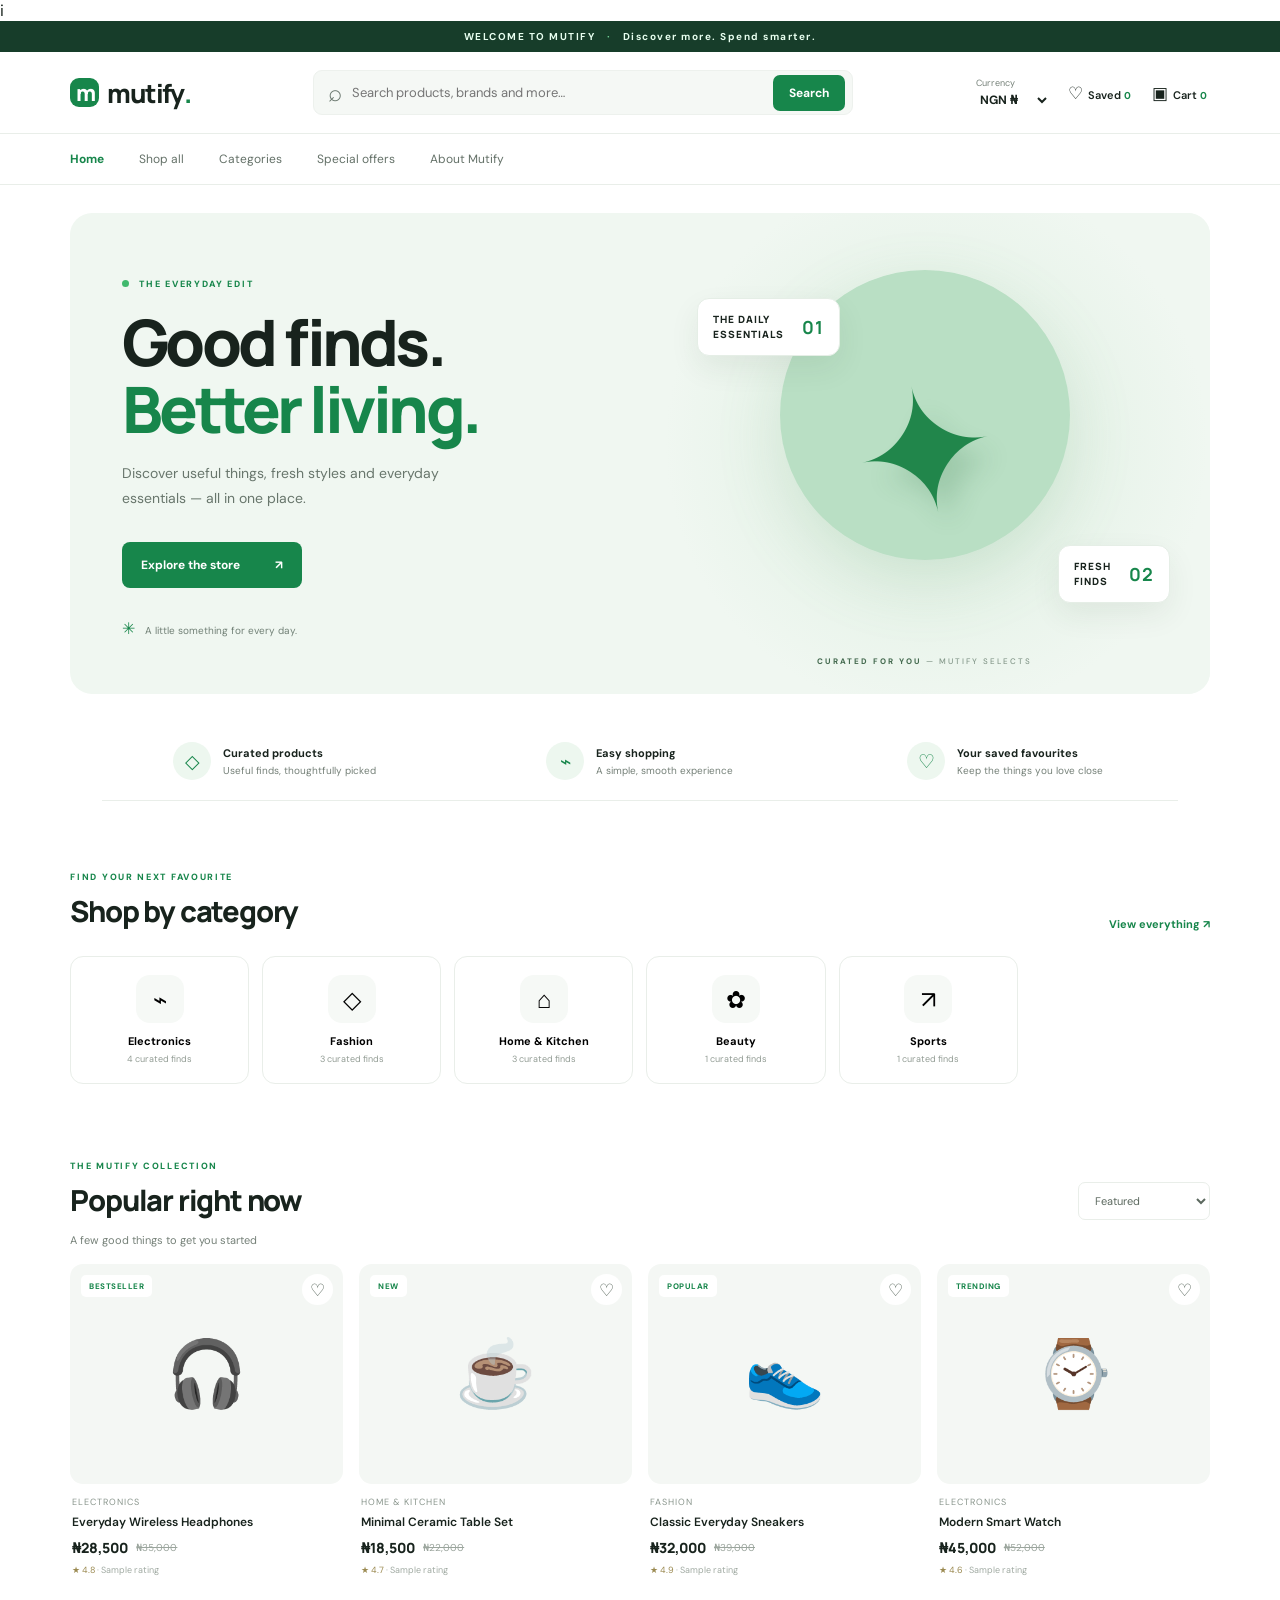
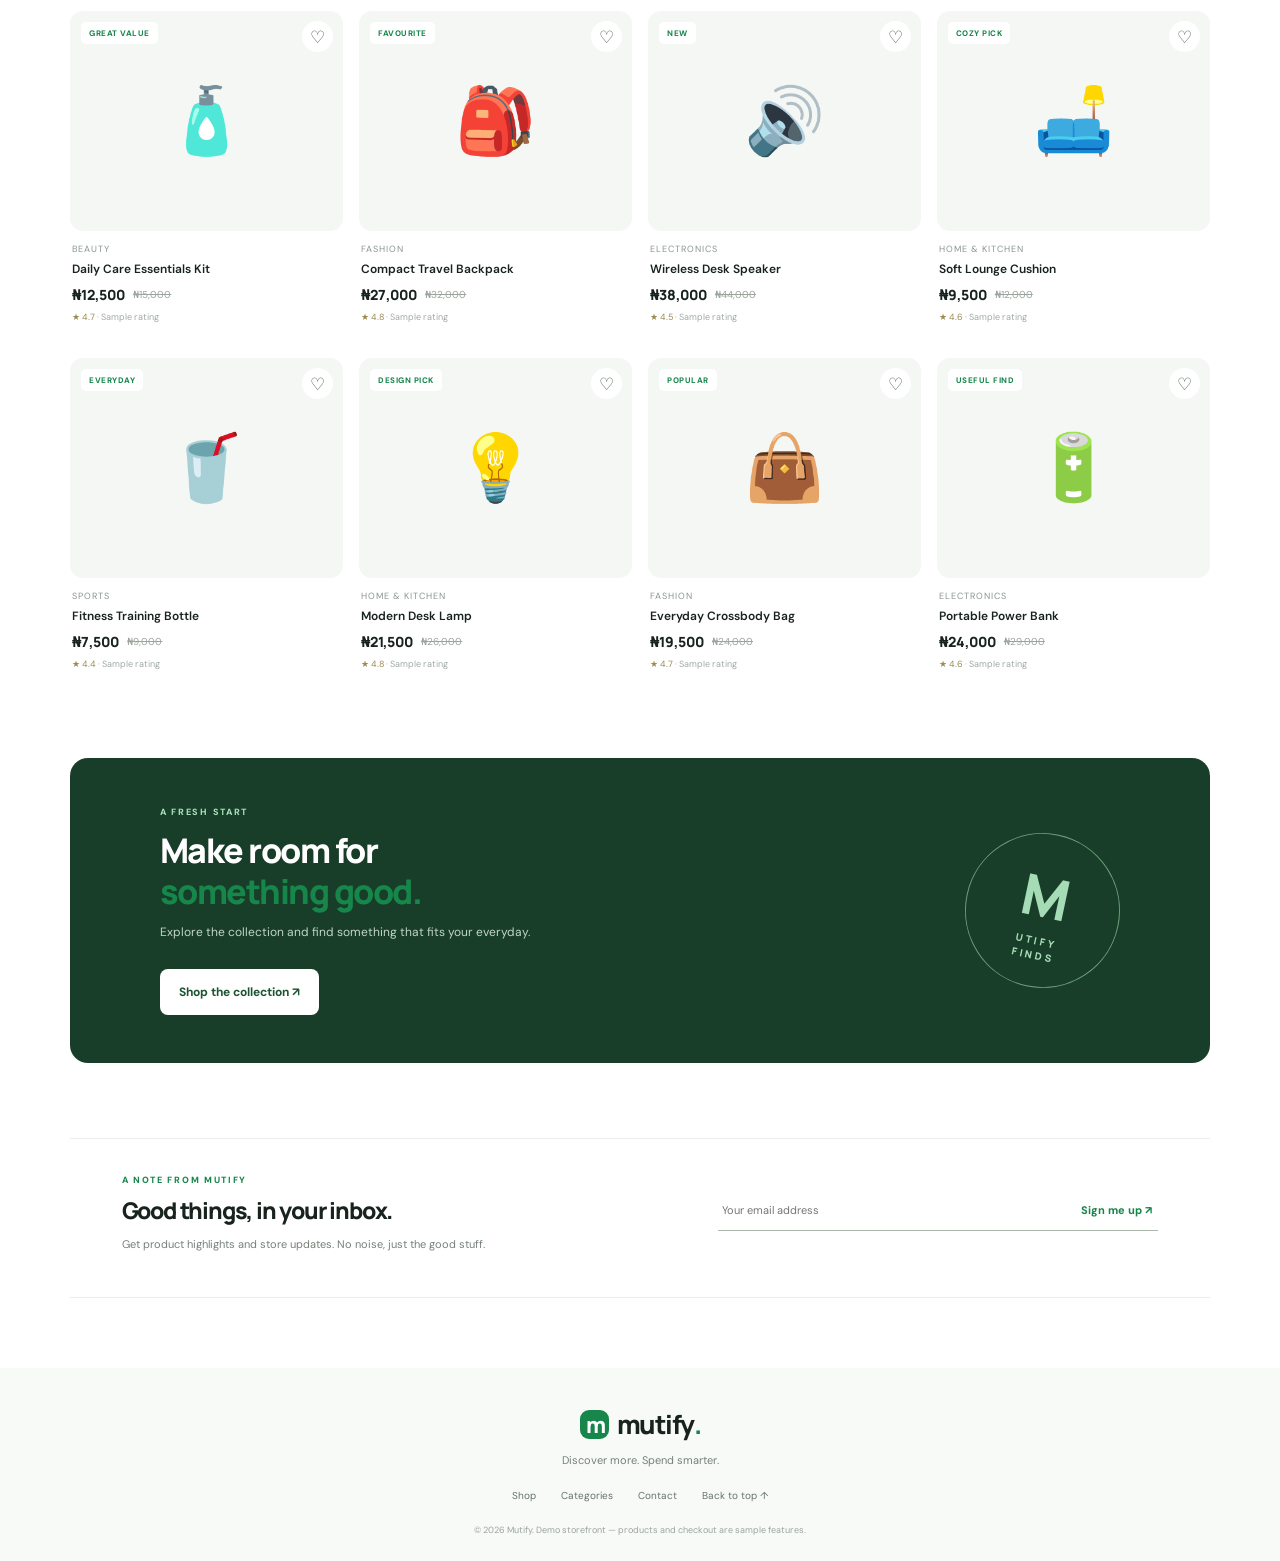
==== index.html @ 8b9cdfbf "Update index.html" ====
i<!doctype html>
<html lang="en">
<head>
  <meta charset="utf-8">
  <meta name="viewport" content="width=device-width, initial-scale=1">
  <meta name="theme-color" content="#ffffff">
  <meta name="description" content="Discover everyday essentials at Mutify. Shop electronics, fashion, home and more.">
  <title>Mutify — Shop smarter</title>
  <link rel="stylesheet" href="styles.css">
</head>
<body>
  <div class="announcement">WELCOME TO MUTIFY <span>·</span> Discover more. Spend smarter.</div>
  <header class="site-header">
    <a class="brand" href="#" aria-label="Mutify home"><span class="brand-mark">m</span> mutify<span class="brand-dot">.</span></a>
    <form class="search" id="searchForm">
      <span aria-hidden="true">⌕</span>
      <input id="searchInput" type="search" placeholder="Search products, brands and more…" aria-label="Search products">
      <button type="submit">Search</button>
    </form>
    <div class="header-actions">
      <label class="currency-wrap" aria-label="Choose currency">
        <span>Currency</span>
        <select id="currencySelect">
          <option value="NGN">NGN ₦</option>
          <option value="USD">USD $</option>
          <option value="GBP">GBP £</option>
          <option value="EUR">EUR €</option>
          <option value="GHS">GHS GH₵</option>
        </select>
      </label>
      <button class="icon-btn" id="wishlistTop" aria-label="Show wishlist">♡ <span class="action-label">Saved</span><b id="wishCount">0</b></button>
      <button class="icon-btn cart-trigger" id="cartOpen" aria-label="Open cart">▣ <span class="action-label">Cart</span><b id="cartCount">0</b></button>
    </div>
  </header>

  <nav class="main-nav" aria-label="Main navigation">
    <a class="active" href="#home">Home</a>
    <a href="#shop">Shop all</a>
    <a href="#categories">Categories</a>
    <a href="#deals">Special offers</a>
    <a href="#about">About Mutify</a>
  </nav>

  <main id="home">
    <section class="hero">
      <div class="hero-copy">
        <span class="eyebrow"><i></i> THE EVERYDAY EDIT</span>
        <h1>Good finds.<br><em>Better living.</em></h1>
        <p>Discover useful things, fresh styles and everyday essentials — all in one place.</p>
        <a class="primary-btn" href="#shop">Explore the store <span>↗</span></a>
        <div class="hero-note"><span>✳</span> A little something for every day.</div>
      </div>
      <div class="hero-art" aria-label="Curated shopping collection">
        <div class="art-circle"></div>
        <div class="floating-card card-one"><span>THE DAILY<br>ESSENTIALS</span><b>01</b></div>
        <div class="floating-card card-two"><span>FRESH<br>FINDS</span><b>02</b></div>
        <div class="hero-product">✦</div>
        <div class="art-caption">CURATED FOR YOU <span>— MUTIFY SELECTS</span></div>
      </div>
    </section>

    <section class="trust-row">
      <div><span>◇</span><section><b>Curated products</b><small>Useful finds, thoughtfully picked</small></section></div>
      <div><span>⌁</span><section><b>Easy shopping</b><small>A simple, smooth experience</small></section></div>
      <div><span>♡</span><section><b>Your saved favourites</b><small>Keep the things you love close</small></section></div>
    </section>

    <section class="category-section" id="categories">
      <div class="section-heading">
        <div><span class="eyebrow">FIND YOUR NEXT FAVOURITE</span><h2>Shop by category</h2></div>
        <a href="#shop" class="text-link">View everything ↗</a>
      </div>
      <div class="category-grid" id="categoryGrid"></div>
    </section>

    <section class="products-section" id="shop">
      <div class="section-heading products-heading">
        <div><span class="eyebrow">THE MUTIFY COLLECTION</span><h2 id="productHeading">Popular right now</h2></div>
        <div class="filter-tools">
          <select id="sortSelect" aria-label="Sort products">
            <option value="featured">Featured</option>
            <option value="low">Price: low to high</option>
            <option value="high">Price: high to low</option>
            <option value="name">Name: A to Z</option>
          </select>
        </div>
      </div>
      <div class="active-filter" id="activeFilter"></div>
      <div class="product-grid" id="productGrid"></div>
      <div class="empty-state hidden" id="emptyState"><span>⌕</span><h3>No products found</h3><p>Try another search or choose a different category.</p><button class="outline-btn" id="resetFilters">Clear filters</button></div>
    </section>

    <section class="promo" id="deals">
      <div><span class="eyebrow">A FRESH START</span><h2>Make room for<br><em>something good.</em></h2><p>Explore the collection and find something that fits your everyday.</p><a class="light-btn" href="#shop">Shop the collection ↗</a></div>
      <div class="promo-stamp">M<br><small>UTIFY<br>FINDS</small></div>
    </section>

    <section class="newsletter" id="about">
      <div><span class="eyebrow">A NOTE FROM MUTIFY</span><h2>Good things, in your inbox.</h2><p>Get product highlights and store updates. No noise, just the good stuff.</p></div>
      <form id="newsletterForm"><input type="email" id="newsletterEmail" placeholder="Your email address" required><button type="submit">Sign me up ↗</button></form>
    </section>
  </main>

  <footer class="footer">
    <a class="brand footer-brand" href="#"><span class="brand-mark">m</span> mutify<span class="brand-dot">.</span></a>
    <p>Discover more. Spend smarter.</p>
    <div class="footer-links"><a href="#shop">Shop</a><a href="#categories">Categories</a><a href="#about">Contact</a><a href="#home">Back to top ↑</a></div>
    <small>© <span id="year"></span> Mutify. Demo storefront — products and checkout are sample features.</small>
  </footer>

  <div class="overlay hidden" id="overlay"></div>
  <aside class="cart-drawer" id="cartDrawer" aria-label="Shopping cart" aria-hidden="true">
    <div class="drawer-head"><div><span class="eyebrow">YOUR SELECTION</span><h2>Your bag <span id="drawerCount">(0)</span></h2></div><button class="close-btn" id="cartClose" aria-label="Close cart">×</button></div>
    <div class="cart-items" id="cartItems"></div>
    <div class="cart-bottom"><div class="subtotal"><span>Subtotal</span><b id="cartSubtotal">₦0</b></div><p>Shipping and taxes are calculated at checkout.</p><button class="checkout-btn" id="checkoutBtn">Continue to checkout ↗</button><button class="continue-btn" id="continueShopping">Continue shopping</button></div>
  </aside>

  <div class="modal hidden" id="productModal" role="dialog" aria-modal="true" aria-label="Product details">
    <button class="close-btn modal-close" id="modalClose" aria-label="Close">×</button>
    <div id="modalContent"></div>
  </div>

  <div class="toast" id="toast" role="status"></div>
  <script src="app.js"></script>
</body>
</html>

<!-- Supabase library -->
<script src="https://cdn.jsdelivr.net/npm/@supabase/supabase-js@2"></script>

<!-- Supabase connection -->
<script>
  const MUTIFY_SUPABASE_URL =
    "https://hyidfjxtzdkkdbpzxqdu.supabase.co";

  const MUTIFY_SUPABASE_KEY =
    "PASTE_THE_ORIGINAL_FIRST_PUBLISHABLE_KEY_HERE";

  window.mutifySupabase = window.supabase.createClient(
    MUTIFY_SUPABASE_URL,
    MUTIFY_SUPABASE_KEY
  );
</script>

<!-- Mutify website scripts -->
<script src="app.js"></script>
<script src="seller.js"></script>

</body>
</html>
---- styles.css ----
@import url('https://fonts.googleapis.com/css2?family=DM+Sans:wght@400;500;600;700&family=Manrope:wght@400;500;600;700;800&display=swap');
:root{--green:#17864b;--green2:#dff4e7;--ink:#18231d;--muted:#758078;--line:#e9eee9;--paper:#fff;--soft:#f6f9f6;--radius:18px}
*{box-sizing:border-box}html{scroll-behavior:smooth}body{margin:0;background:var(--paper);color:var(--ink);font-family:"DM Sans",sans-serif}button,input,select{font:inherit}button,a,select{ -webkit-tap-highlight-color:transparent}a{color:inherit;text-decoration:none}.announcement{background:#173d2a;color:#e8fff0;text-align:center;padding:9px 12px;font-size:10px;letter-spacing:1.5px;font-weight:700}.announcement span{color:#75d79b;margin:0 8px}
.site-header{height:auto;min-height:82px;display:flex;align-items:center;gap:30px;padding:16px 5.5%;border-bottom:1px solid var(--line);background:#fff;position:sticky;top:0;z-index:20}.brand{font:800 26px Manrope,sans-serif;letter-spacing:-1.6px;display:flex;align-items:center;white-space:nowrap}.brand-mark{display:inline-grid;place-items:center;width:29px;height:29px;background:var(--green);color:white;border-radius:9px;font:800 22px Manrope;margin-right:8px;letter-spacing:-2px}.brand-dot{color:var(--green)}.search{height:45px;max-width:540px;flex:1;margin:auto;display:flex;align-items:center;background:#f5f8f5;border:1px solid #edf1ed;border-radius:9px;padding:0 7px 0 14px}.search>span{font-size:24px;color:#6b786f;margin-right:8px}.search input{border:0;outline:0;background:transparent;min-width:0;flex:1;font-size:13px;color:var(--ink)}.search button{border:0;background:var(--green);color:white;border-radius:7px;padding:10px 16px;font-size:12px;font-weight:700}.header-actions{display:flex;align-items:center;gap:15px}.currency-wrap{display:flex;flex-direction:column;gap:2px;font-size:9px;color:var(--muted)}.currency-wrap select{border:0;background:white;color:var(--ink);font-size:12px;font-weight:700;outline:0}.icon-btn{border:0;background:white;color:var(--ink);font-size:17px;position:relative;padding:8px 3px}.icon-btn b{font-size:10px;color:var(--green);margin-left:3px}.action-label{font-size:11px;font-weight:600}.main-nav{display:flex;gap:35px;padding:15px 5.5%;border-bottom:1px solid var(--line);font-size:12px;color:#647168}.main-nav a{padding:2px 0}.main-nav a:hover,.main-nav .active{color:var(--green);font-weight:700}
.hero{margin:28px 5.5% 0;min-height:410px;border-radius:22px;background:#f0f7f1;display:grid;grid-template-columns:1fr 1fr;overflow:hidden}.hero-copy{padding:65px 0 55px 9%;align-self:center}.eyebrow{font-size:9px;letter-spacing:1.7px;color:var(--green);font-weight:800}.eyebrow i{display:inline-block;width:7px;height:7px;border-radius:50%;background:#40b96d;margin-right:7px}.hero h1{font:800 clamp(42px,5vw,67px)/1.04 Manrope,sans-serif;letter-spacing:-3.5px;margin:19px 0}.hero h1 em,.promo h2 em{color:var(--green);font-style:normal}.hero-copy p{max-width:370px;color:#68766c;line-height:1.8;font-size:14px}.primary-btn,.light-btn{display:inline-flex;align-items:center;gap:35px;background:var(--green);color:white;padding:15px 19px;border-radius:8px;font-size:12px;font-weight:700;margin-top:17px}.hero-note{font-size:10px;color:#718076;margin-top:30px}.hero-note span{color:var(--green);font-size:16px;margin-right:7px}.hero-art{position:relative;min-height:410px;background:radial-gradient(circle at 52% 48%,#d3ebd8 0,#e7f3e9 38%,#f0f7f1 70%);overflow:hidden}.art-circle{position:absolute;width:290px;height:290px;border-radius:50%;background:#b9dfc4;top:57px;left:50%;transform:translateX(-50%);box-shadow:0 22px 65px #6eaa7b30}.hero-product{position:absolute;left:50%;top:50%;transform:translate(-50%,-50%) rotate(-12deg);font-size:170px;color:#21864b;text-shadow:10px 20px 25px #276c3c30}.floating-card{position:absolute;background:#fff;border:1px solid #e5eee6;box-shadow:0 12px 30px #23452d13;border-radius:12px;padding:13px 15px;font:800 10px/1.5 Manrope;letter-spacing:1px;display:flex;gap:18px;align-items:center}.floating-card b{color:var(--green);font-size:18px}.card-one{top:85px;left:10%}.card-two{right:7%;bottom:91px}.art-caption{position:absolute;bottom:28px;left:50%;transform:translateX(-50%);white-space:nowrap;font-size:8px;letter-spacing:2px;font-weight:800;color:#456b50}.art-caption span{font-weight:500;color:#84988a}
.trust-row{display:grid;grid-template-columns:repeat(3,1fr);gap:20px;margin:28px 8% 70px;padding:20px 0;border-bottom:1px solid var(--line)}.trust-row>div{display:flex;align-items:center;justify-content:center;gap:12px}.trust-row>div>span{width:38px;height:38px;border-radius:50%;background:#edf7ef;display:grid;place-items:center;color:var(--green);font-size:19px}.trust-row section{display:flex;flex-direction:column;gap:4px}.trust-row b{font-size:11px}.trust-row small{font-size:10px;color:var(--muted)}
.category-section,.products-section{padding:0 5.5%;margin-bottom:76px}.section-heading{display:flex;justify-content:space-between;align-items:end;margin-bottom:25px}.section-heading h2,.newsletter h2{font:800 29px Manrope;letter-spacing:-1.2px;margin:8px 0 0}.text-link{font-size:11px;color:var(--green);font-weight:700}.category-grid{display:grid;grid-template-columns:repeat(6,1fr);gap:13px}.category-card{border:1px solid var(--line);border-radius:13px;padding:18px 10px;text-align:center;background:#fff;transition:.2s;cursor:pointer}.category-card:hover{border-color:#a8d9b7;transform:translateY(-4px);box-shadow:0 10px 25px #244b3010}.category-icon{width:48px;height:48px;border-radius:14px;background:var(--soft);display:grid;place-items:center;font-size:24px;margin:0 auto 11px}.category-card b{font-size:11px}.category-card small{display:block;color:#929c94;font-size:9px;margin-top:5px}
.products-section{scroll-margin-top:145px}.products-heading{margin-bottom:20px}.filter-tools select{border:1px solid var(--line);border-radius:7px;padding:10px 12px;color:#5c695f;background:white;font-size:11px;outline:0}.active-filter{font-size:11px;color:var(--muted);margin:-7px 0 16px;min-height:15px}.product-grid{display:grid;grid-template-columns:repeat(4,1fr);gap:23px 16px}.product-card{min-width:0;cursor:pointer}.product-image{position:relative;height:220px;border-radius:13px;background:#f4f7f4;overflow:hidden;display:grid;place-items:center}.product-image img{width:100%;height:100%;object-fit:cover;transition:transform .35s}.product-card:hover .product-image img{transform:scale(1.05)}.product-badge{position:absolute;left:11px;top:11px;background:#fff;color:var(--green);padding:6px 8px;border-radius:5px;font-size:8px;font-weight:800;letter-spacing:.5px}.quick-wish{position:absolute;right:10px;top:10px;border:0;width:31px;height:31px;border-radius:50%;background:#fff;color:#4e5d52;font-size:17px}.quick-wish.saved{color:#e24d69}.quick-add{position:absolute;bottom:10px;left:10px;right:10px;border:0;background:#fff;color:var(--ink);border-radius:7px;padding:10px;font-size:10px;font-weight:700;opacity:0;transform:translateY(8px);transition:.2s}.product-card:hover .quick-add{opacity:1;transform:translateY(0)}.product-info{padding:12px 2px}.product-category{font-size:9px;color:#89958c;text-transform:uppercase;letter-spacing:1px}.product-info h3{font-size:12px;margin:6px 0 8px;font-weight:600}.price-row{display:flex;align-items:center;gap:8px}.price{font:800 14px Manrope}.old-price{font-size:10px;color:#9ba59d;text-decoration:line-through}.rating{font-size:9px;color:#9b8a51;margin-top:7px}.empty-state{text-align:center;padding:65px 10px}.empty-state>span{font-size:36px;color:var(--green)}.empty-state h3{font:700 20px Manrope}.empty-state p{font-size:12px;color:var(--muted)}
.promo{margin:0 5.5% 75px;border-radius:18px;background:#183e2a;color:white;padding:48px 7%;display:flex;justify-content:space-between;align-items:center;overflow:hidden;position:relative}.promo .eyebrow{color:#a8e2ba}.promo h2{font:800 34px/1.2 Manrope;letter-spacing:-1.5px;margin:12px 0}.promo p{font-size:12px;color:#c2d5c7}.light-btn{background:white;color:#1c5332}.promo-stamp{width:155px;height:155px;border:1px solid #6da27d;border-radius:50%;display:grid;place-content:center;text-align:center;font:800 56px Manrope;color:#a5dcb5;transform:rotate(12deg)}.promo-stamp small{font-size:10px;letter-spacing:3px;line-height:1.5}
.newsletter{margin:0 5.5% 70px;padding:35px 4%;border-top:1px solid var(--line);border-bottom:1px solid var(--line);display:flex;align-items:center;justify-content:space-between;gap:25px}.newsletter h2{font-size:23px}.newsletter p{font-size:11px;color:var(--muted)}.newsletter form{display:flex;width:min(440px,48%);border-bottom:1px solid #aab7ad}.newsletter input{border:0;outline:0;padding:13px 4px;flex:1;min-width:0;font-size:11px}.newsletter button{border:0;background:transparent;color:var(--green);font-size:11px;font-weight:800}
.footer{padding:38px 5.5% 25px;background:#f7faf7;text-align:center}.footer-brand{justify-content:center}.footer p{font-size:11px;color:var(--muted)}.footer-links{display:flex;justify-content:center;gap:25px;margin:22px 0;font-size:10px;color:#66736a}.footer>small{font-size:9px;color:#9aa49c}
.overlay{position:fixed;inset:0;background:#10201670;z-index:39}.cart-drawer{position:fixed;right:0;top:0;height:100%;width:min(430px,100%);background:#fff;z-index:40;transform:translateX(105%);transition:transform .3s;display:flex;flex-direction:column;padding:25px}.cart-drawer.open{transform:translateX(0)}.drawer-head{display:flex;justify-content:space-between;align-items:center;border-bottom:1px solid var(--line);padding-bottom:20px}.drawer-head h2{font:800 24px Manrope;margin:5px 0}.drawer-head h2 span{font:400 12px "DM Sans";color:var(--muted)}.close-btn{border:0;background:#f2f6f2;width:34px;height:34px;border-radius:50%;font-size:22px;color:#405046}.cart-items{overflow:auto;flex:1;padding:10px 0}.cart-line{display:grid;grid-template-columns:68px 1fr auto;gap:12px;padding:13px 0;border-bottom:1px solid var(--line)}.cart-line img{width:68px;height:68px;object-fit:cover;border-radius:8px;background:#f3f6f3}.cart-line h4{font-size:11px;margin:4px 0}.cart-line small{color:var(--muted);font-size:10px}.qty{display:flex;align-items:center;gap:10px;margin-top:9px}.qty button{border:1px solid var(--line);background:white;border-radius:5px;width:23px;height:23px}.cart-line strong{font-size:11px}.remove-line{display:block;border:0;background:none;color:#a46c6c;font-size:10px;padding:7px 0}.cart-bottom{border-top:1px solid var(--line);padding-top:16px}.subtotal{display:flex;justify-content:space-between;font-size:13px}.subtotal b{font:800 17px Manrope}.cart-bottom p{font-size:10px;color:var(--muted)}.checkout-btn,.continue-btn{width:100%;padding:14px;border-radius:8px;font-size:11px;font-weight:700}.checkout-btn{background:var(--green);color:white;border:0}.continue-btn{background:white;border:1px solid var(--line);margin-top:8px;color:var(--ink)}.cart-empty{text-align:center;color:var(--muted);font-size:12px;padding:55px 10px}
.modal{position:fixed;z-index:50;top:50%;left:50%;transform:translate(-50%,-50%);background:white;border-radius:16px;width:min(700px,92vw);max-height:90vh;overflow:auto;padding:28px}.modal-close{position:absolute;right:15px;top:15px;z-index:2}.modal-product{display:grid;grid-template-columns:1fr 1fr;gap:25px;align-items:center}.modal-product img{width:100%;border-radius:12px;background:#f4f7f4}.modal-product h2{font:800 23px Manrope}.modal-product p{font-size:12px;line-height:1.7;color:var(--muted)}.modal-product .primary-btn{border:0;cursor:pointer}.toast{position:fixed;bottom:24px;left:50%;transform:translate(-50%,20px);opacity:0;pointer-events:none;background:#183e2a;color:white;padding:12px 18px;border-radius:8px;font-size:11px;z-index:70;transition:.25s;box-shadow:0 8px 25px #183e2a30}.toast.show{opacity:1;transform:translate(-50%,0)}.hidden{display:none!important}.outline-btn{background:white;border:1px solid var(--line);border-radius:7px;padding:10px 15px;font-size:11px;color:var(--green)}
@media(max-width:900px){.site-header{gap:15px;padding:14px 4%}.header-actions{gap:9px}.action-label{display:none}.main-nav{padding:13px 4%;gap:24px}.hero{margin:20px 4% 0}.category-section,.products-section{padding:0 4%}.category-grid{grid-template-columns:repeat(3,1fr)}.product-grid{grid-template-columns:repeat(3,1fr)}.trust-row{margin-left:4%;margin-right:4%}.promo,.newsletter{margin-left:4%;margin-right:4%}}
@media(max-width:600px){.announcement{font-size:8px}.site-header{display:grid;grid-template-columns:1fr auto;gap:12px;padding:12px 4%}.brand{font-size:23px}.brand-mark{width:26px;height:26px;font-size:19px}.search{grid-column:1/-1;grid-row:2;width:100%;max-width:none;height:41px}.search button{padding:9px 12px}.header-actions{grid-column:2;grid-row:1}.currency-wrap span{display:none}.currency-wrap select{font-size:10px}.main-nav{overflow:auto;white-space:nowrap;gap:22px;padding:12px 4%;font-size:11px}.hero{grid-template-columns:1fr;margin-top:13px;min-height:0}.hero-copy{padding:38px 8% 18px}.hero h1{font-size:48px}.hero-copy p{font-size:12px}.hero-art{min-height:245px}.art-circle{width:190px;height:190px;top:24px}.hero-product{font-size:115px;top:46%}.card-one{top:25px;left:6%}.card-two{right:5%;bottom:52px}.floating-card{padding:8px 10px;font-size:8px}.floating-card b{font-size:13px}.art-caption{bottom:15px;font-size:7px}.trust-row{grid-template-columns:1fr;gap:13px;margin:20px 7% 45px}.trust-row>div{justify-content:flex-start}.section-heading h2{font-size:23px}.category-section,.products-section{margin-bottom:52px}.category-grid{grid-template-columns:repeat(3,1fr);gap:8px}.category-card{padding:13px 5px}.category-icon{width:40px;height:40px;font-size:20px}.category-card b{font-size:10px}.category-card small{font-size:8px}.product-grid{grid-template-columns:repeat(2,minmax(0,1fr));gap:17px 10px}.product-image{height:170px}.product-info h3{font-size:11px}.product-info .price{font-size:13px}.quick-add{opacity:1;transform:none;padding:8px}.products-heading{align-items:end}.filter-tools select{max-width:115px;padding:9px 5px;font-size:9px}.promo{padding:32px 7%;margin-bottom:50px}.promo h2{font-size:27px}.promo p{max-width:230px;line-height:1.6}.promo-stamp{width:90px;height:90px;font-size:34px;flex-shrink:0}.promo-stamp small{font-size:7px}.newsletter{display:block;padding:28px 2%;margin-bottom:45px}.newsletter h2{font-size:21px}.newsletter form{width:100%;margin-top:20px}.footer-links{gap:14px;flex-wrap:wrap}.modal{padding:22px 16px}.modal-product{grid-template-columns:1fr;gap:15px}.modal-product img{max-height:220px;object-fit:contain}.modal-product h2{font-size:20px}}
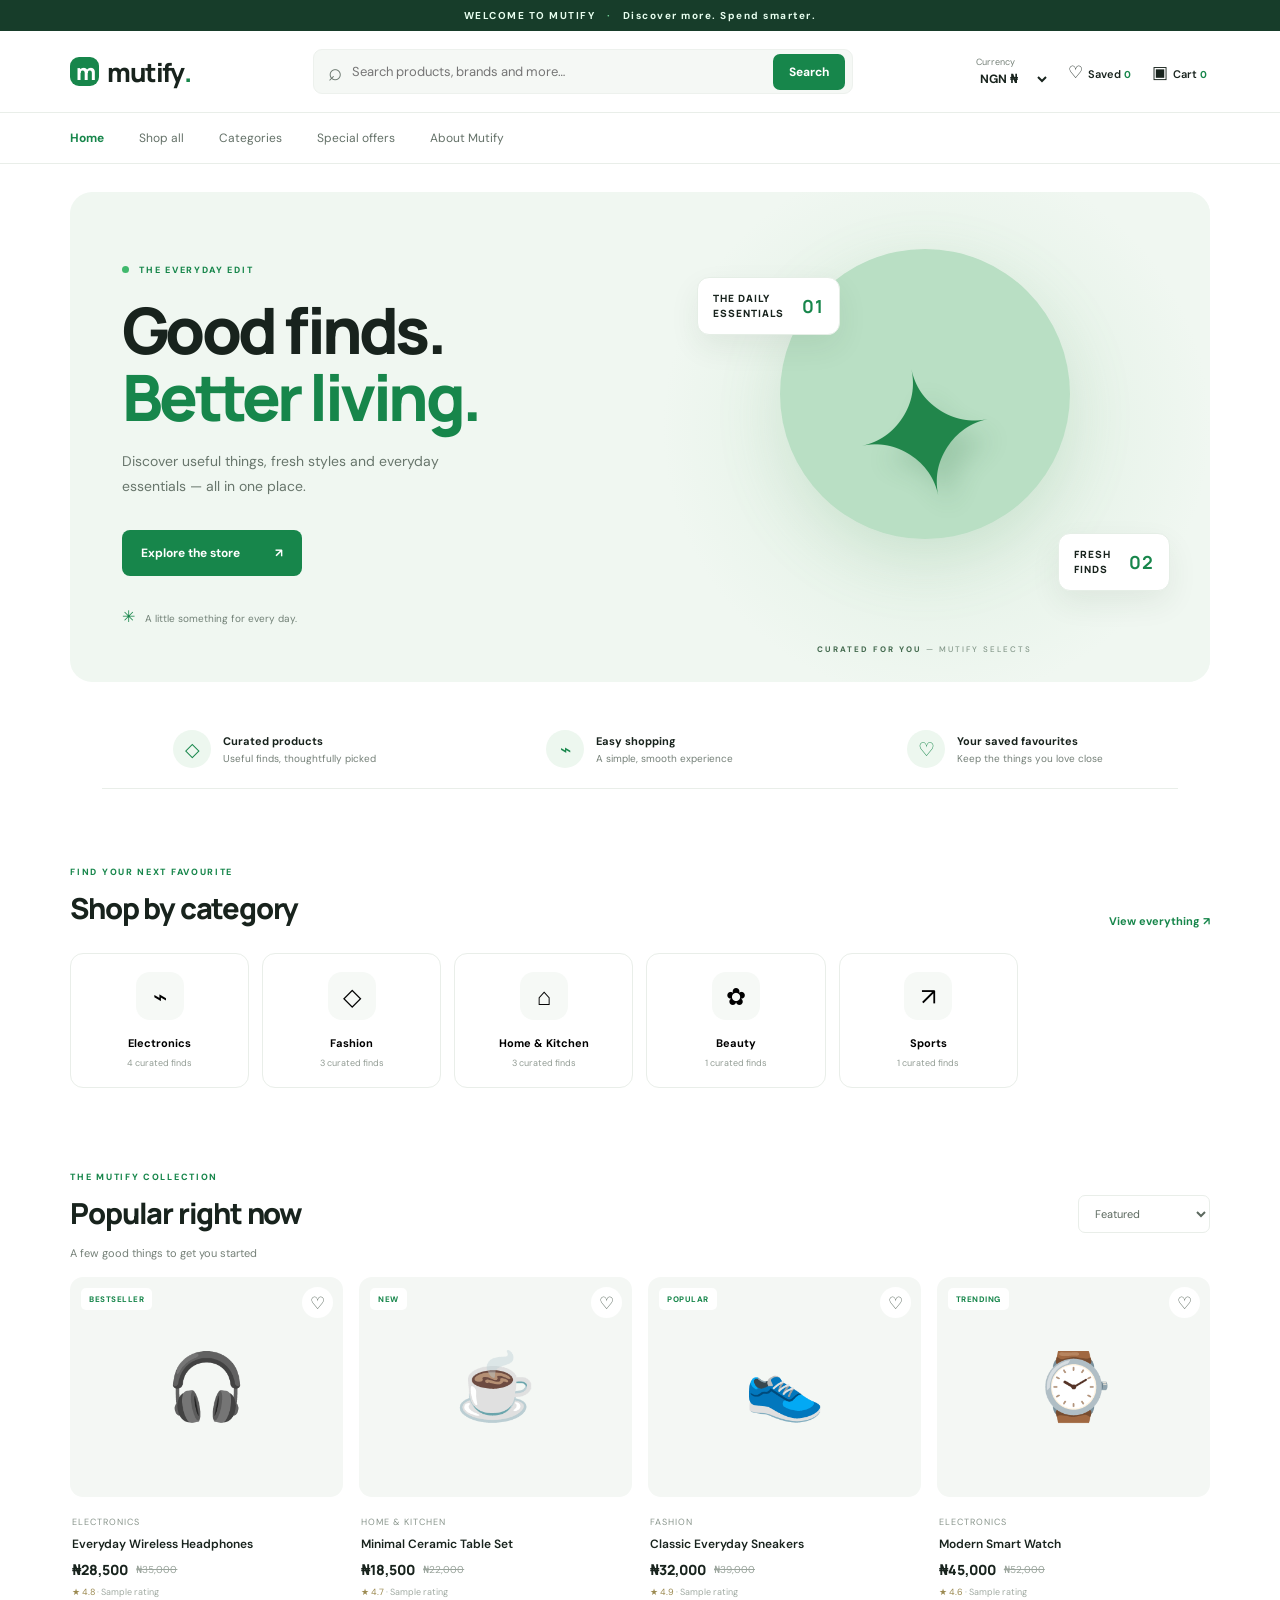
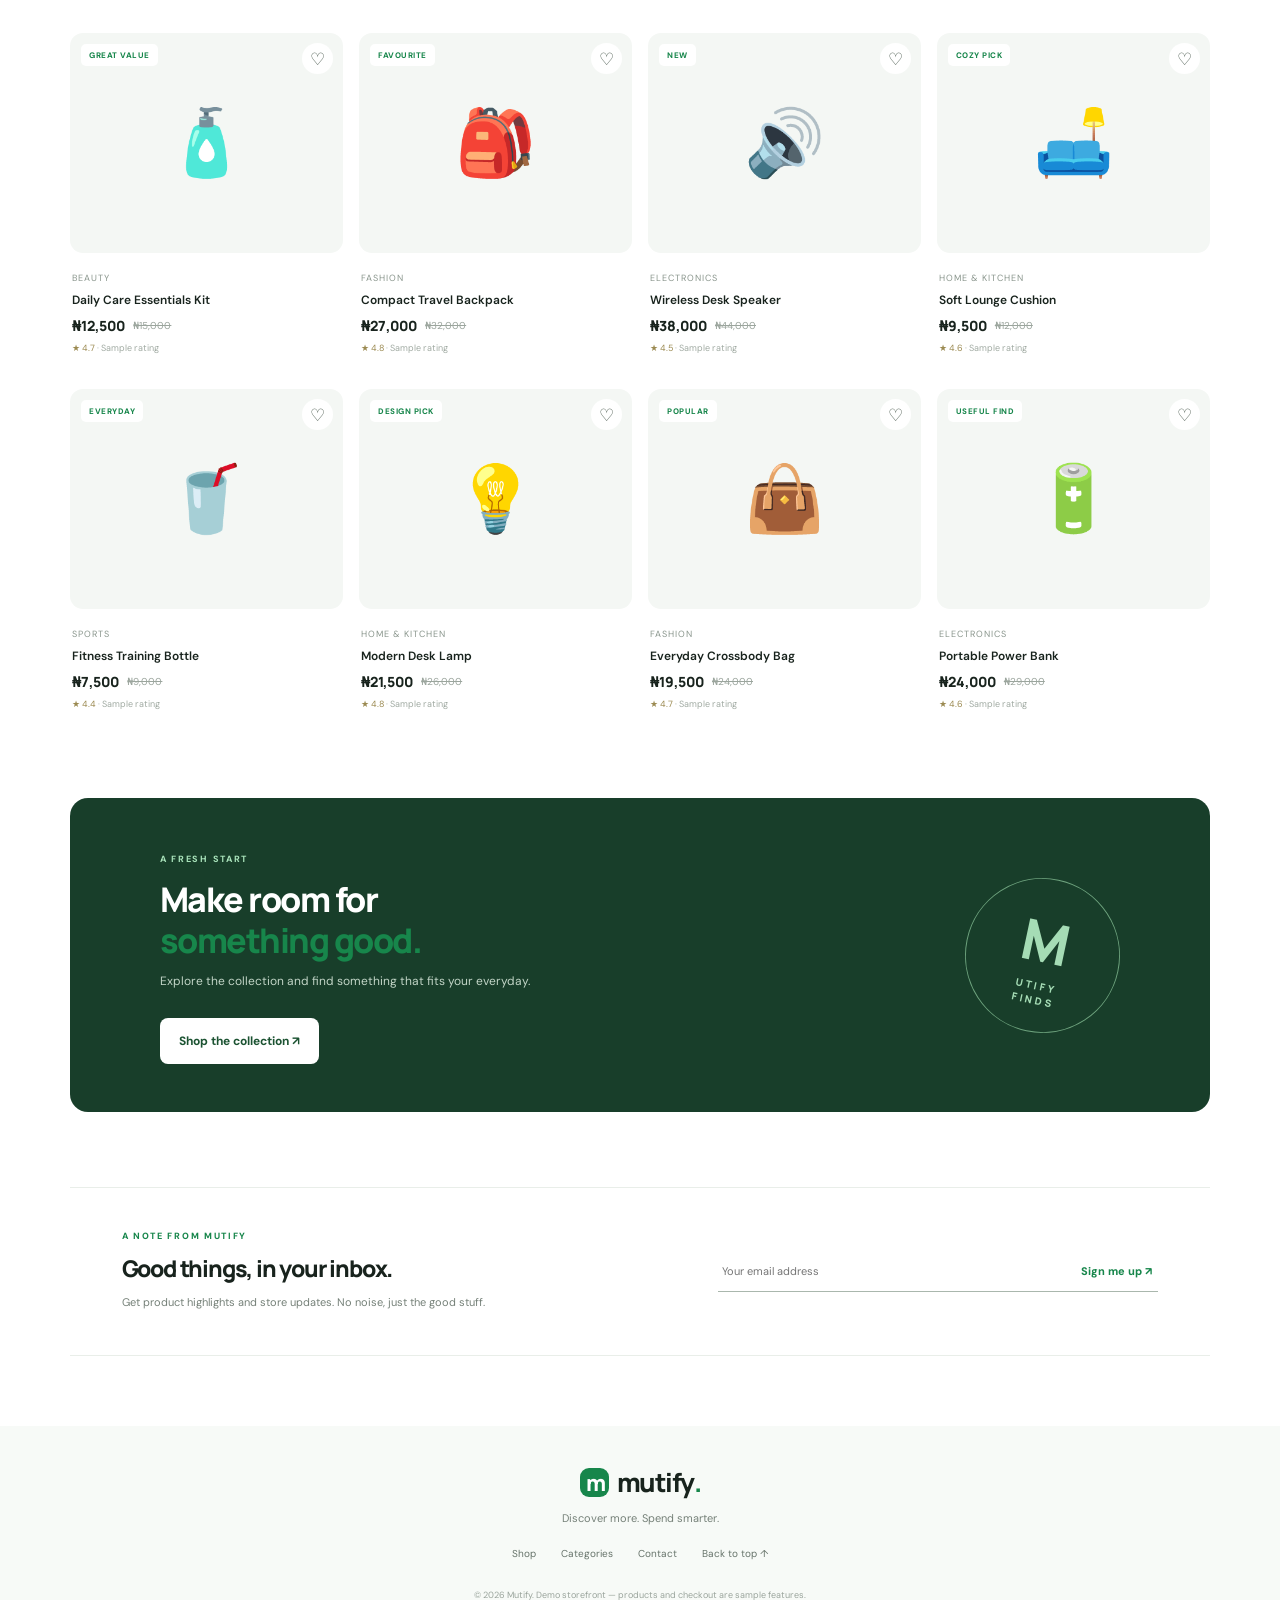
==== commit ab6c8b44: "Update index.html" ====
--- a/index.html
+++ b/index.html
@@ -1,4 +1,4 @@
-i<!doctype html>
+<!doctype html>
 <html lang="en">
 <head>
   <meta charset="utf-8">
@@ -134,7 +134,7 @@
     "https://hyidfjxtzdkkdbpzxqdu.supabase.co";
 
   const MUTIFY_SUPABASE_KEY =
-    "PASTE_THE_ORIGINAL_FIRST_PUBLISHABLE_KEY_HERE";
+    "sb_publishable_RXdNc8X8RxTKa2IsTq3nFg_2eg6I6rk";
 
   window.mutifySupabase = window.supabase.createClient(
     MUTIFY_SUPABASE_URL,
@@ -144,8 +144,8 @@
 
 <!-- Mutify website scripts -->
 <script src="app.js"></script>
+<script src="auth.js"></script>
 <script src="seller.js"></script>
 
 </body>
 </html>
-
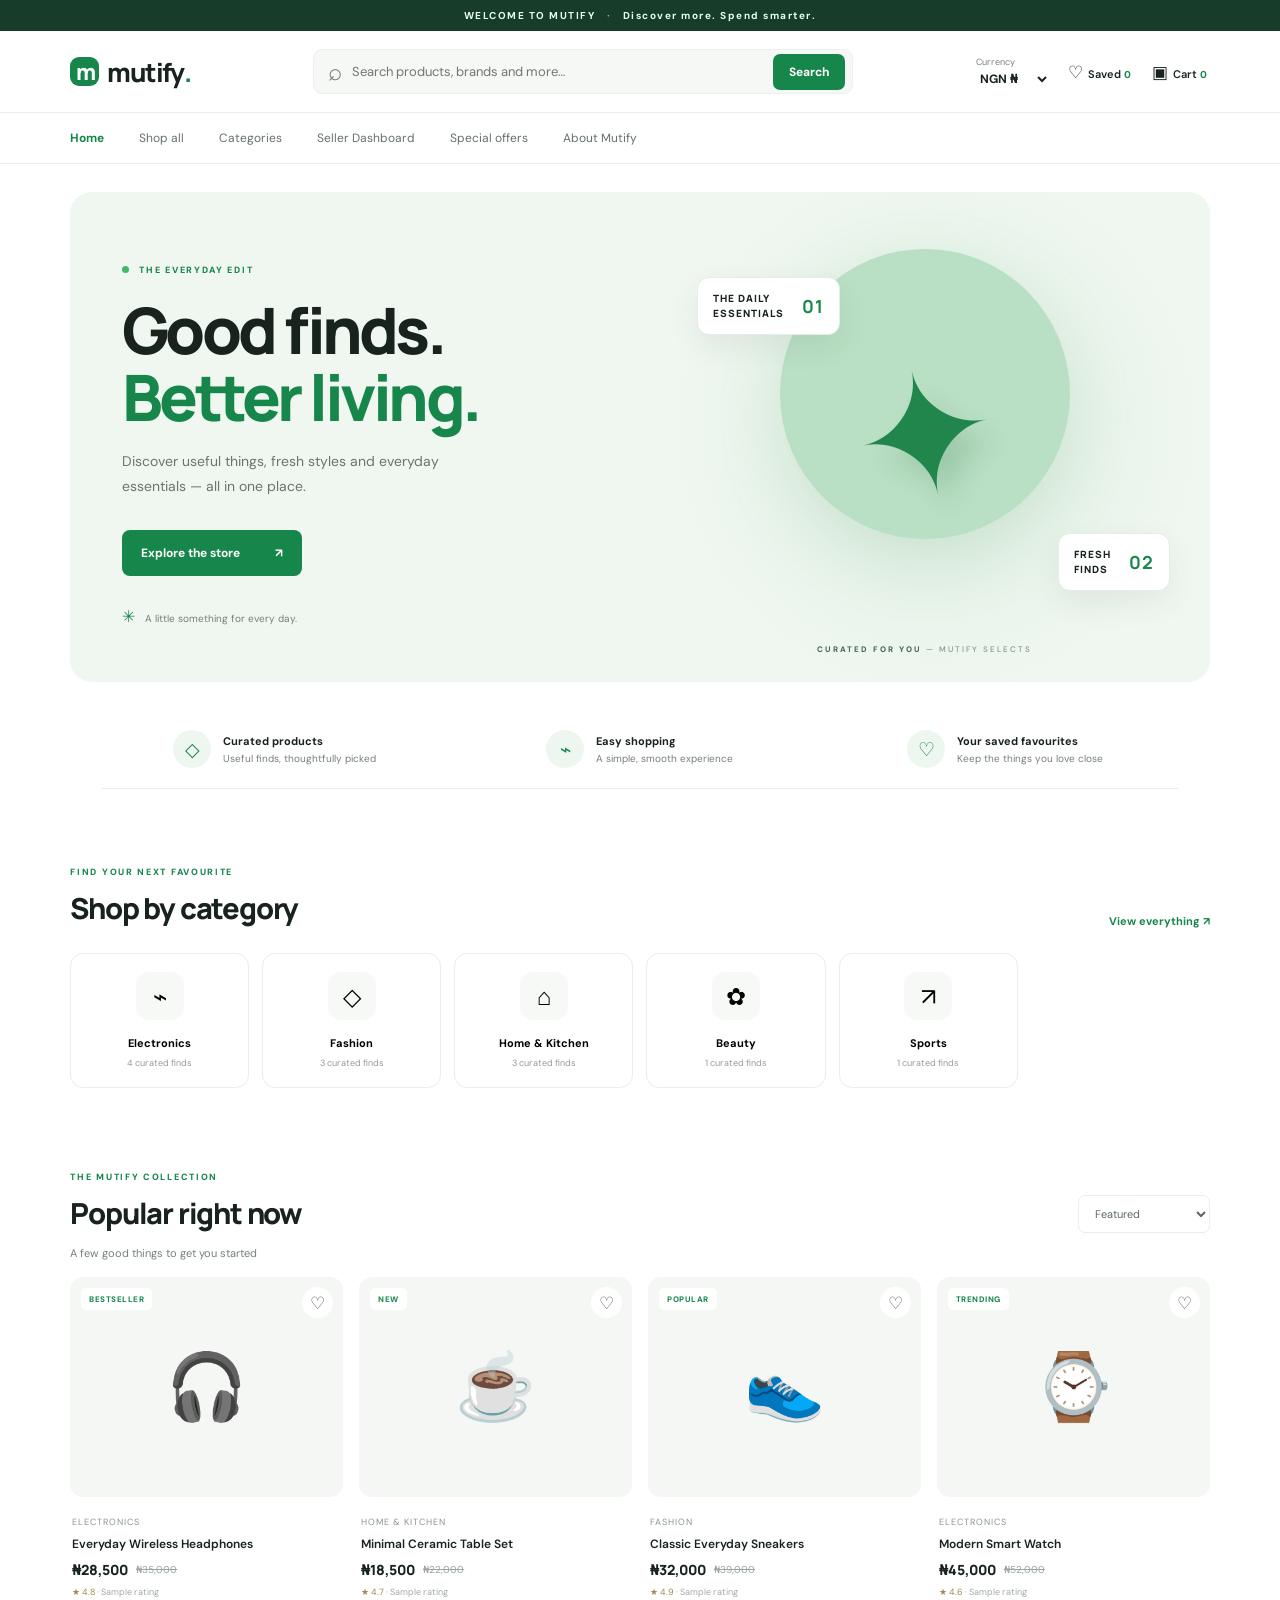
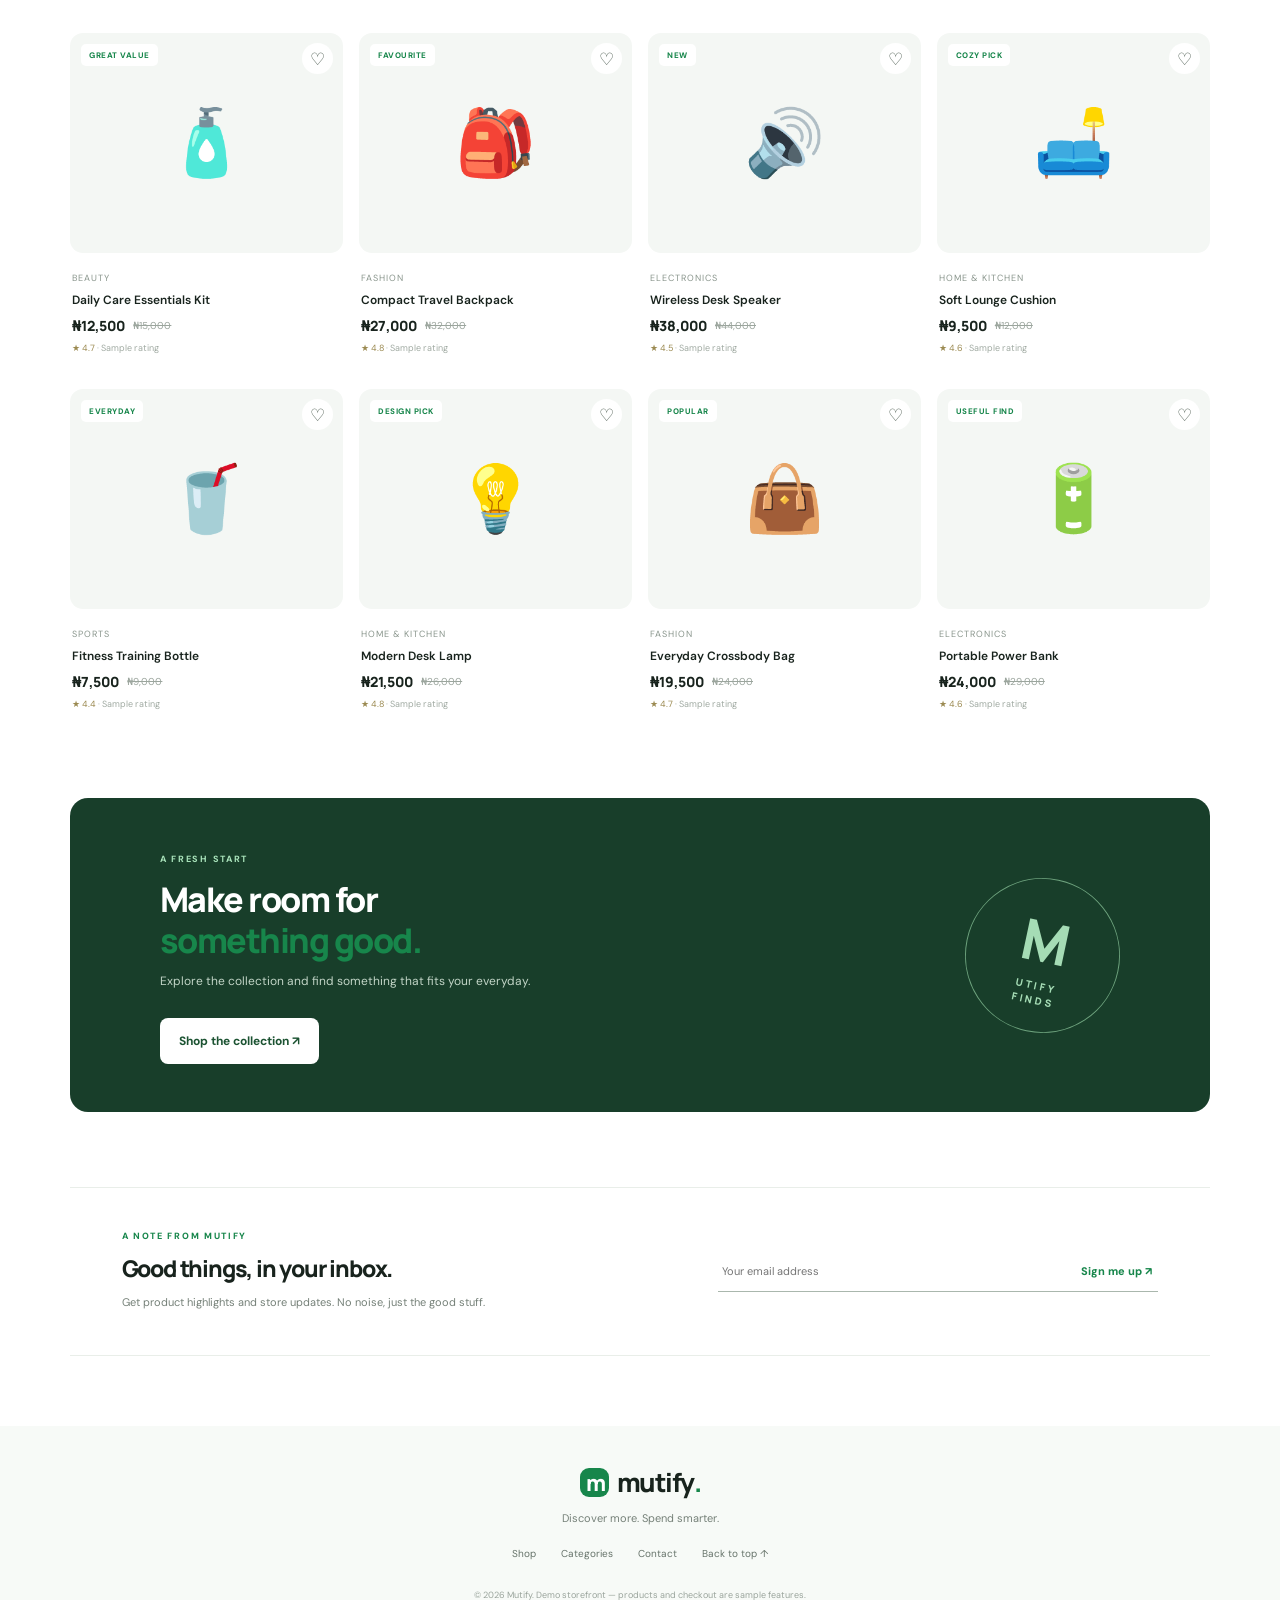
==== commit 7ca75e78: "Update index.html" ====
--- a/index.html
+++ b/index.html
@@ -37,6 +37,9 @@
     <a class="active" href="#home">Home</a>
     <a href="#shop">Shop all</a>
     <a href="#categories">Categories</a>
+    <a href="seller-dashboard.html" class="seller-dashboard-link">
+      Seller Dashboard
+    </a>
     <a href="#deals">Special offers</a>
     <a href="#about">About Mutify</a>
   </nav>
@@ -134,7 +137,7 @@
     "https://hyidfjxtzdkkdbpzxqdu.supabase.co";
 
   const MUTIFY_SUPABASE_KEY =
-    "sb_publishable_RXdNc8X8RxTKa2IsTq3nFg_2eg6I6rk";
+    "publishable_RXdNc8X8RxTKa2IsTq3nFg_2eg6I6rk";
 
   window.mutifySupabase = window.supabase.createClient(
     MUTIFY_SUPABASE_URL,
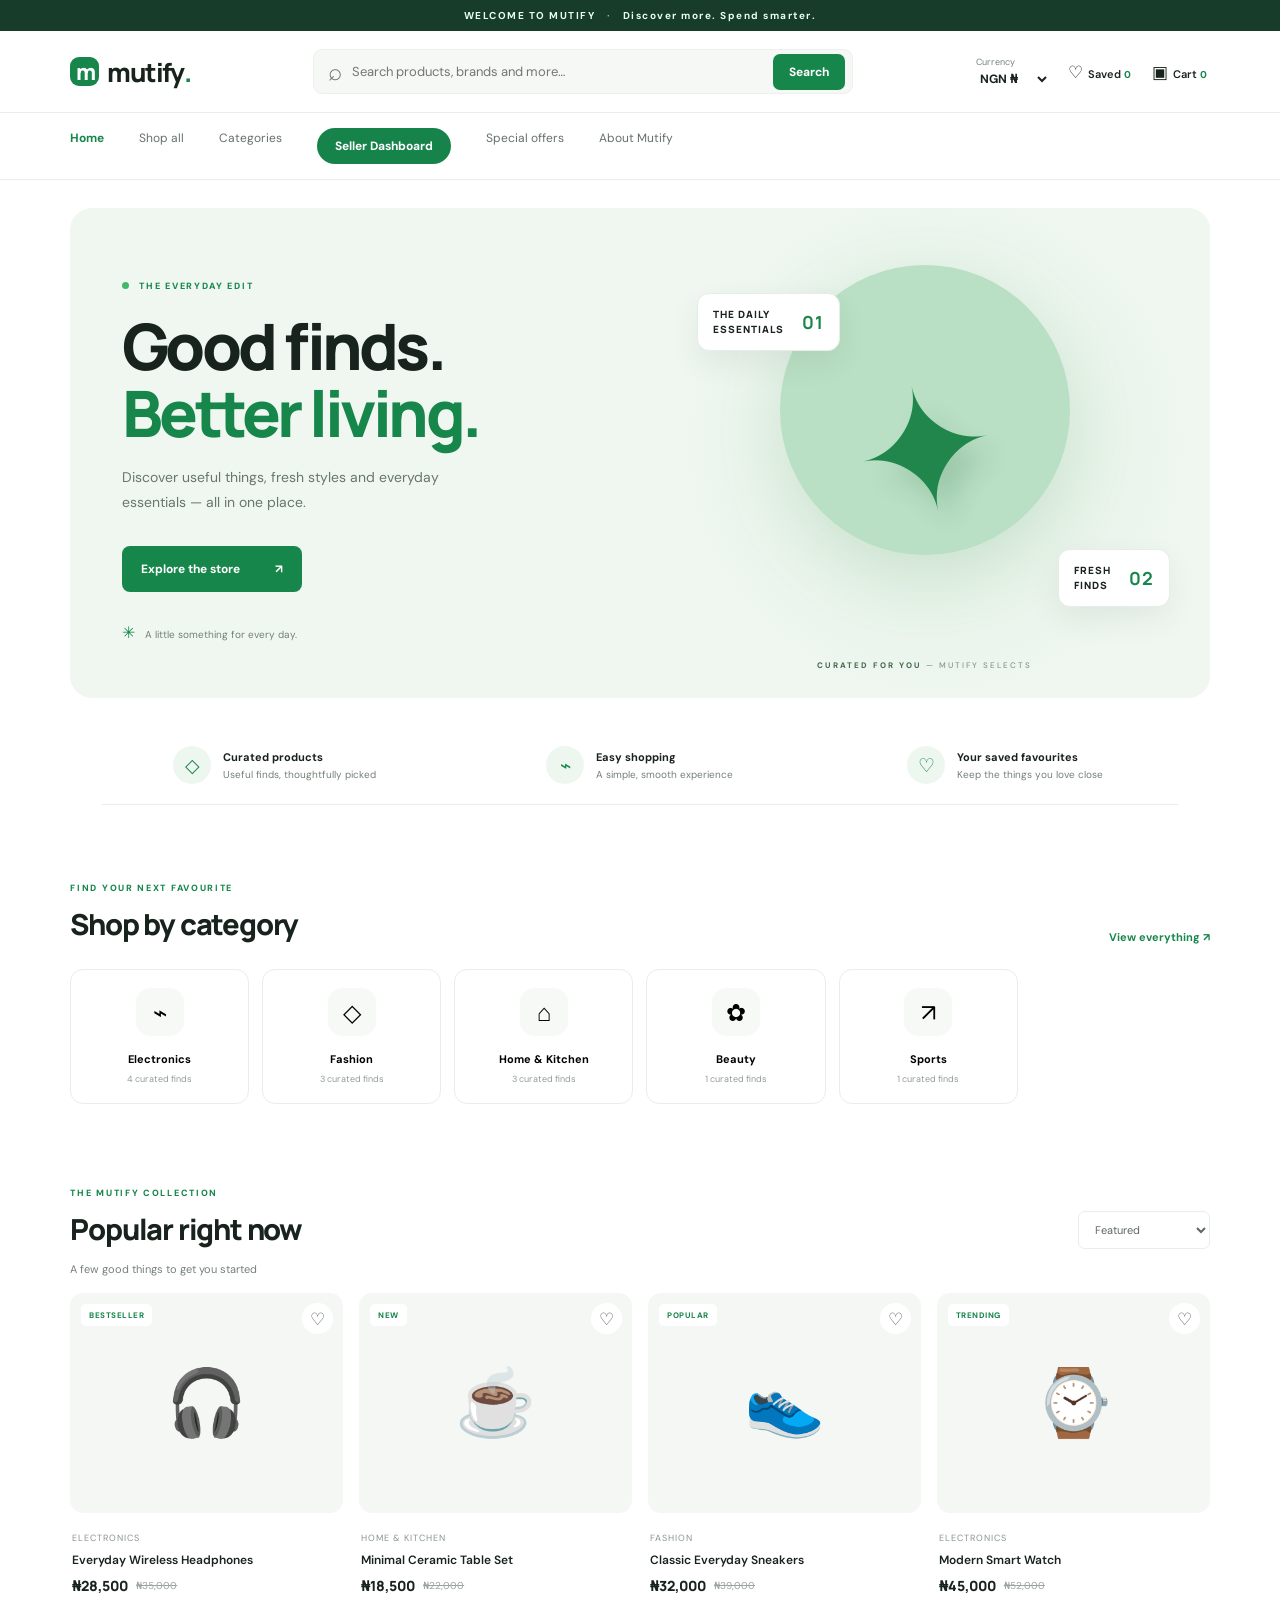
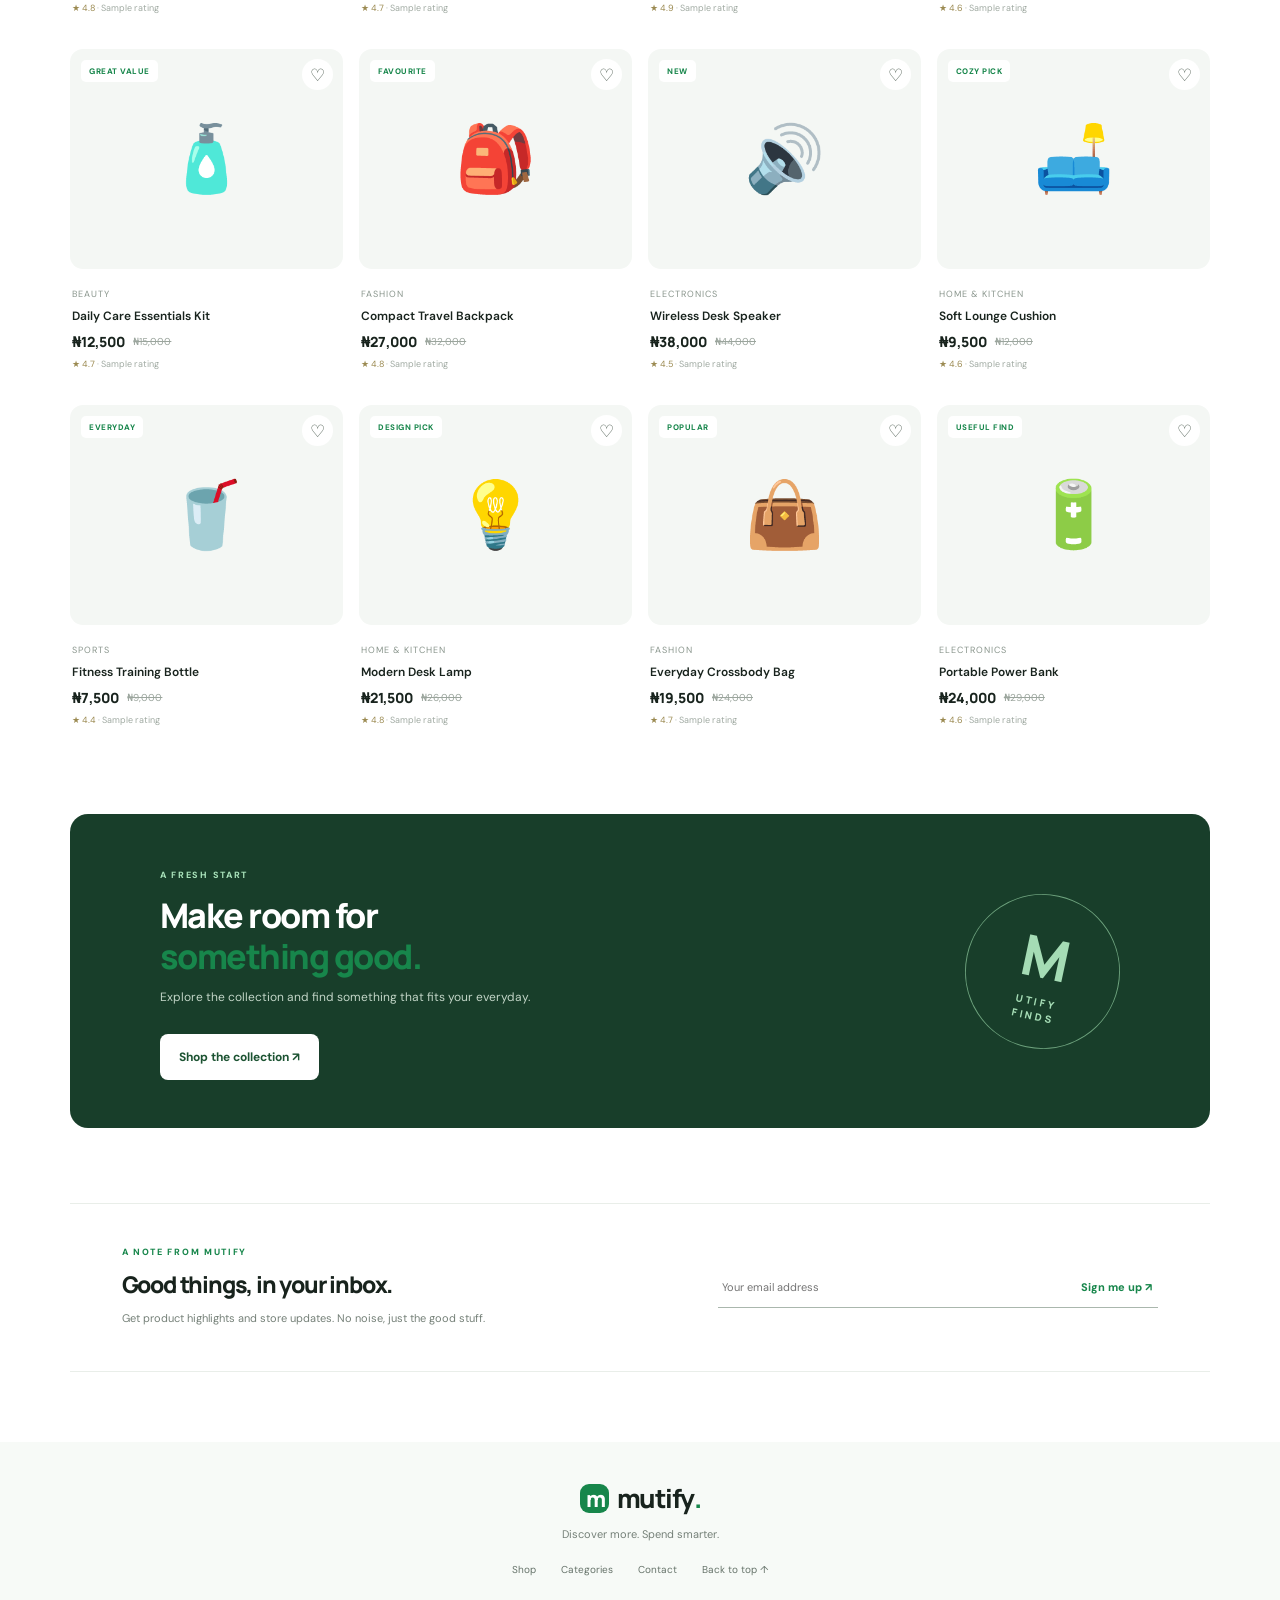
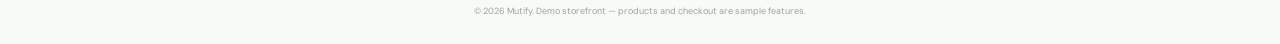
==== commit 1b894987: "Update index.html" ====
--- a/index.html
+++ b/index.html
@@ -137,7 +137,7 @@
     "https://hyidfjxtzdkkdbpzxqdu.supabase.co";
 
   const MUTIFY_SUPABASE_KEY =
-    "publishable_RXdNc8X8RxTKa2IsTq3nFg_2eg6I6rk";
+    "sb_publishable_RXdNc8X8RxTKa2IsTq3nFg_2eg6I6rk";
 
   window.mutifySupabase = window.supabase.createClient(
     MUTIFY_SUPABASE_URL,
--- a/styles.css
+++ b/styles.css
@@ -13,3 +13,15 @@
 .modal{position:fixed;z-index:50;top:50%;left:50%;transform:translate(-50%,-50%);background:white;border-radius:16px;width:min(700px,92vw);max-height:90vh;overflow:auto;padding:28px}.modal-close{position:absolute;right:15px;top:15px;z-index:2}.modal-product{display:grid;grid-template-columns:1fr 1fr;gap:25px;align-items:center}.modal-product img{width:100%;border-radius:12px;background:#f4f7f4}.modal-product h2{font:800 23px Manrope}.modal-product p{font-size:12px;line-height:1.7;color:var(--muted)}.modal-product .primary-btn{border:0;cursor:pointer}.toast{position:fixed;bottom:24px;left:50%;transform:translate(-50%,20px);opacity:0;pointer-events:none;background:#183e2a;color:white;padding:12px 18px;border-radius:8px;font-size:11px;z-index:70;transition:.25s;box-shadow:0 8px 25px #183e2a30}.toast.show{opacity:1;transform:translate(-50%,0)}.hidden{display:none!important}.outline-btn{background:white;border:1px solid var(--line);border-radius:7px;padding:10px 15px;font-size:11px;color:var(--green)}
 @media(max-width:900px){.site-header{gap:15px;padding:14px 4%}.header-actions{gap:9px}.action-label{display:none}.main-nav{padding:13px 4%;gap:24px}.hero{margin:20px 4% 0}.category-section,.products-section{padding:0 4%}.category-grid{grid-template-columns:repeat(3,1fr)}.product-grid{grid-template-columns:repeat(3,1fr)}.trust-row{margin-left:4%;margin-right:4%}.promo,.newsletter{margin-left:4%;margin-right:4%}}
 @media(max-width:600px){.announcement{font-size:8px}.site-header{display:grid;grid-template-columns:1fr auto;gap:12px;padding:12px 4%}.brand{font-size:23px}.brand-mark{width:26px;height:26px;font-size:19px}.search{grid-column:1/-1;grid-row:2;width:100%;max-width:none;height:41px}.search button{padding:9px 12px}.header-actions{grid-column:2;grid-row:1}.currency-wrap span{display:none}.currency-wrap select{font-size:10px}.main-nav{overflow:auto;white-space:nowrap;gap:22px;padding:12px 4%;font-size:11px}.hero{grid-template-columns:1fr;margin-top:13px;min-height:0}.hero-copy{padding:38px 8% 18px}.hero h1{font-size:48px}.hero-copy p{font-size:12px}.hero-art{min-height:245px}.art-circle{width:190px;height:190px;top:24px}.hero-product{font-size:115px;top:46%}.card-one{top:25px;left:6%}.card-two{right:5%;bottom:52px}.floating-card{padding:8px 10px;font-size:8px}.floating-card b{font-size:13px}.art-caption{bottom:15px;font-size:7px}.trust-row{grid-template-columns:1fr;gap:13px;margin:20px 7% 45px}.trust-row>div{justify-content:flex-start}.section-heading h2{font-size:23px}.category-section,.products-section{margin-bottom:52px}.category-grid{grid-template-columns:repeat(3,1fr);gap:8px}.category-card{padding:13px 5px}.category-icon{width:40px;height:40px;font-size:20px}.category-card b{font-size:10px}.category-card small{font-size:8px}.product-grid{grid-template-columns:repeat(2,minmax(0,1fr));gap:17px 10px}.product-image{height:170px}.product-info h3{font-size:11px}.product-info .price{font-size:13px}.quick-add{opacity:1;transform:none;padding:8px}.products-heading{align-items:end}.filter-tools select{max-width:115px;padding:9px 5px;font-size:9px}.promo{padding:32px 7%;margin-bottom:50px}.promo h2{font-size:27px}.promo p{max-width:230px;line-height:1.6}.promo-stamp{width:90px;height:90px;font-size:34px;flex-shrink:0}.promo-stamp small{font-size:7px}.newsletter{display:block;padding:28px 2%;margin-bottom:45px}.newsletter h2{font-size:21px}.newsletter form{width:100%;margin-top:20px}.footer-links{gap:14px;flex-wrap:wrap}.modal{padding:22px 16px}.modal-product{grid-template-columns:1fr;gap:15px}.modal-product img{max-height:220px;object-fit:contain}.modal-product h2{font-size:20px}}
+.main-nav .seller-dashboard-link {
+  background: #16834a;
+  color: white;
+  padding: 10px 18px;
+  border-radius: 25px;
+  font-weight: 700;
+}
+
+.main-nav .seller-dashboard-link:hover {
+  background: #106b3b;
+  color: white;
+}
